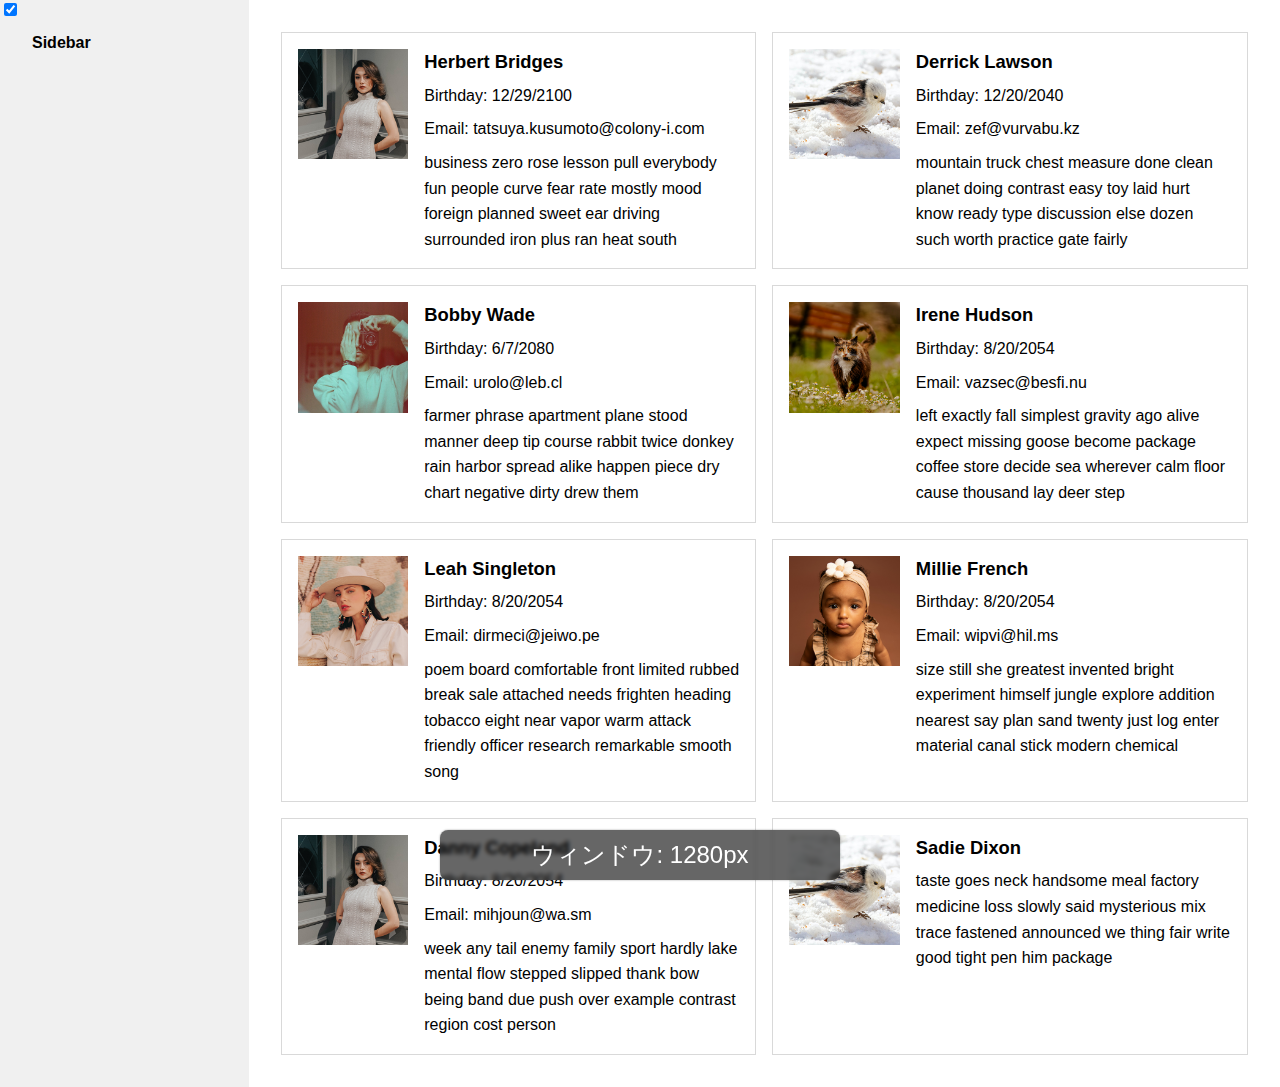
==== container-query/index.html @ 32b33f89 "ディレクトリ構成の変更" ====
<!DOCTYPE html>
<html lang="ja">
<head>
  <meta charset="UTF-8">
  <meta name="viewport" content="width=device-width, initial-scale=1.0">
  <title>Document</title>
  <link rel="stylesheet" href="/assets/css/common.css">
</head>
<body>
  <div class="l-wrapper">
    <div class="debug">ウィンドウ: <span></span>px</div>

    <div class="l-container">
      <div class="l-content">
        <input type="checkbox" name="sidebar" id="sidebar" checked>
        <aside class="l-sidebar">
          <h2>Sidebar</h2>
        </aside>
        <main class="l-main l-main--media" data-width="100px">
          <div class="grid">
            <div class="cell">
              <div class="cell-inner">
                <div class="cell-img"><img src="/assets/img/profile-1.png" alt=""></div>
                <div class="cell-content">
                  <h4>Herbert Bridges</h4>
                  <p>Birthday: 12/29/2100</p>
                  <p>Email: tatsuya.kusumoto@colony-i.com</p>
                  <p>business zero rose lesson pull everybody fun people curve fear rate mostly mood foreign planned sweet ear driving surrounded iron plus ran heat south</p>
                </div>
              </div>
            </div>
            <div class="cell">
              <div class="cell-inner">
                <div class="cell-img"><img src="/assets/img/profile-2.png" alt=""></div>
                <div class="cell-content">
                  <h4>Derrick Lawson</h4>
                  <p>Birthday: 12/20/2040</p>
                  <p>Email: zef@vurvabu.kz</p>
                  <p>mountain truck chest measure done clean planet doing contrast easy toy laid hurt know ready type discussion else dozen such worth practice gate fairly</p>
                </div>
              </div>
            </div>
            <div class="cell">
              <div class="cell-inner">
                <div class="cell-img"><img src="/assets/img/profile-3.png" alt=""></div>
                <div class="cell-content">
                  <h4>Bobby Wade</h4>
                  <p>Birthday: 6/7/2080</p>
                  <p>Email: urolo@leb.cl</p>
                  <p>farmer phrase apartment plane stood manner deep tip course rabbit twice donkey rain harbor spread alike happen piece dry chart negative dirty drew them</p>
                </div>
              </div>
            </div>
            <div class="cell">
              <div class="cell-inner">
                <div class="cell-img"><img src="/assets/img/profile-4.png" alt=""></div>
                <div class="cell-content">
                  <h4>Irene Hudson</h4>
                  <p>Birthday: 8/20/2054</p>
                  <p>Email: vazsec@besfi.nu</p>
                  <p>left exactly fall simplest gravity ago alive expect missing goose become package coffee store decide sea wherever calm floor cause thousand lay deer step</p>
                </div>
              </div>
            </div>
            <div class="cell">
              <div class="cell-inner">
                <div class="cell-img"><img src="/assets/img/profile-5.png" alt=""></div>
                <div class="cell-content">
                  <h4>Leah Singleton</h4>
                  <p>Birthday: 8/20/2054</p>
                  <p>Email: dirmeci@jeiwo.pe</p>
                  <p>poem board comfortable front limited rubbed break sale attached needs frighten heading tobacco eight near vapor warm attack friendly officer research remarkable smooth song</p>
                </div>
              </div>
            </div>
            <div class="cell">
              <div class="cell-inner">
                <div class="cell-img"><img src="/assets/img/profile-6.png" alt=""></div>
                <div class="cell-content">
                  <h4>Millie French</h4>
                  <p>Birthday: 8/20/2054</p>
                  <p>Email: wipvi@hil.ms</p>
                  <p>size still she greatest invented bright experiment himself jungle explore addition nearest say plan sand twenty just log enter material canal stick modern chemical</p>
                </div>
              </div>
            </div>
            <div class="cell">
              <div class="cell-inner">
                <div class="cell-img"><img src="/assets/img/profile-1.png" alt=""></div>
                <div class="cell-content">
                  <h4>Danny Copeland</h4>
                  <p>Birthday: 8/20/2054</p>
                  <p>Email: mihjoun@wa.sm</p>
                  <p>week any tail enemy family sport hardly lake mental flow stepped slipped thank bow being band due push over example contrast region cost person</p>
                </div>
              </div>
            </div>
            <div class="cell">
              <div class="cell-inner">
                <div class="cell-img"><img src="/assets/img/profile-2.png" alt=""></div>
                <div class="cell-content">
                  <h4>Sadie Dixon</h4>
                  <p>taste goes neck handsome meal factory medicine loss slowly said mysterious mix trace fastened announced we thing fair write good tight pen him package</p>
                </div>
              </div>
            </div>
          </div>
        </main>
      </div>
    </div>
  </div>

  <script>
    const $debug = document.querySelector('.debug span');
    const $main = document.querySelector('.l-main');
    const $checkbox = document.getElementById('sidebar');

    const cellAll = document.querySelectorAll('.cell');

    const setWidth = () => {
      $debug.textContent = `${window.innerWidth}`;
      $main.dataset.width = `${$main.clientWidth}px`;
      cellAll.forEach((cell)=>{
        cell.dataset.width = `${cell.clientWidth}px`;
      })
    };
    window.addEventListener('load', setWidth);
    window.addEventListener('resize', setWidth);
    $checkbox.addEventListener('change', setWidth);
  </script>
</body>
</html>
---- assets/css/common.css ----
@charset "UTF-8";
@import url("/wp-content/themes/NewTheme/assets/js/plugin/swiper/swiper-bundle.min.css") layer(foundation.plugin);
/*
html5doctor.com Reset Stylesheet
v1.6.1
Last Updated: 2010-09-17
Author: Richard Clark - http://richclarkdesign.com
Twitter: @rich_clark
*/
@layer foundation.reset {
  html,
  body,
  div,
  span,
  object,
  iframe,
  h1,
  h2,
  h3,
  h4,
  h5,
  h6,
  p,
  blockquote,
  pre,
  abbr,
  address,
  cite,
  code,
  del,
  dfn,
  em,
  img,
  ins,
  kbd,
  q,
  samp,
  small,
  strong,
  sub,
  sup,
  var,
  b,
  i,
  dl,
  dt,
  dd,
  ol,
  ul,
  li,
  fieldset,
  form,
  label,
  legend,
  table,
  caption,
  tbody,
  tfoot,
  thead,
  tr,
  th,
  td,
  article,
  aside,
  canvas,
  details,
  figcaption,
  figure,
  footer,
  header,
  hgroup,
  menu,
  nav,
  section,
  summary,
  time,
  mark,
  audio,
  video {
    margin: 0;
    padding: 0;
    border: 0;
    outline: 0;
    font-size: 100%;
    vertical-align: baseline;
    background: transparent;
  }
  body {
    line-height: 1;
  }
  article,
  aside,
  details,
  figcaption,
  figure,
  footer,
  header,
  hgroup,
  menu,
  nav,
  section {
    display: block;
  }
  nav ul {
    list-style: none;
  }
  blockquote,
  q {
    quotes: none;
  }
  blockquote:before,
  blockquote:after,
  q:before,
  q:after {
    content: "";
    content: none;
  }
  a {
    margin: 0;
    padding: 0;
    font-size: 100%;
    vertical-align: baseline;
    background: transparent;
  }
  /* change colours to suit your needs */
  ins {
    background-color: #ff9;
    color: #000;
    text-decoration: none;
  }
  /* change colours to suit your needs */
  mark {
    background-color: #ff9;
    color: #000;
    font-style: italic;
    font-weight: bold;
  }
  del {
    text-decoration: line-through;
  }
  abbr[title],
  dfn[title] {
    border-bottom: 1px dotted;
    cursor: help;
  }
  table {
    border-collapse: collapse;
    border-spacing: 0;
  }
  /* change border colour to suit your needs */
  hr {
    display: block;
    height: 1px;
    border: 0;
    border-top: 1px solid #cccccc;
    margin: 1em 0;
    padding: 0;
  }
  input,
  select {
    vertical-align: middle;
  }
}
@layer foundation, layout, component, project, utility;
@layer foundation {
  @layer reset, base;
}
@layer layout {
  @layer container, header, footer;
}
@layer component {
  @layer low, middle, high;
}
@layer foundation.base {
  :root {
    --clr--neutral-0: #fff;
    --clr--neutral-0-rgb: 255
      255
      255;
    --clr--neutral-0-contrast: #000;
    --clr--neutral-50: #fafafa;
    --clr--neutral-50-rgb: 250
      250
      250;
    --clr--neutral-50-contrast: #000;
    --clr--neutral-100: #F7F7F7;
    --clr--neutral-100-rgb: 247
      247
      247;
    --clr--neutral-100-contrast: #000;
    --clr--neutral-200: #E6E6E6;
    --clr--neutral-200-rgb: 230
      230
      230;
    --clr--neutral-200-contrast: #000;
    --clr--neutral-250: #e9e9e9;
    --clr--neutral-250-rgb: 233
      233
      233;
    --clr--neutral-250-contrast: #000;
    --clr--neutral-300: #d4d4d4;
    --clr--neutral-300-rgb: 212
      212
      212;
    --clr--neutral-300-contrast: #000;
    --clr--neutral-400: #B8B8B8;
    --clr--neutral-400-rgb: 184
      184
      184;
    --clr--neutral-400-contrast: #000;
    --clr--neutral-500: #737373;
    --clr--neutral-500-rgb: 115
      115
      115;
    --clr--neutral-500-contrast: #fff;
    --clr--neutral-600: #575757;
    --clr--neutral-600-rgb: 87
      87
      87;
    --clr--neutral-600-contrast: #fff;
    --clr--neutral-700: #404040;
    --clr--neutral-700-rgb: 64
      64
      64;
    --clr--neutral-700-contrast: #fff;
    --clr--neutral-800: #262626;
    --clr--neutral-800-rgb: 38
      38
      38;
    --clr--neutral-800-contrast: #fff;
    --clr--neutral-900: #171717;
    --clr--neutral-900-rgb: 23
      23
      23;
    --clr--neutral-900-contrast: #fff;
    --clr--neutral-950: #0a0a0a;
    --clr--neutral-950-rgb: 10
      10
      10;
    --clr--neutral-950-contrast: #fff;
    --clr--neutral-1000: #000;
    --clr--neutral-1000-rgb: 0
      0
      0;
    --clr--neutral-1000-contrast: #fff;
    --general--anchor-offset: var(--fixed-header-height);
    --content-min-margin: 24;
    --content-base-margin: 40;
    --content-base-width: 1440;
    --clr--base: var(--clr--neutral-400);
    --clr--text-default: var(--clr--neutral-900);
    --clr--text-black: var(--clr--neutral-950);
    --fz8: 0.5em;
    --fz9: 0.5625em;
    --fz10: 0.625em;
    --fz11: 0.6875em;
    --fz12: 0.75em;
    --fz13: 0.8125em;
    --fz14: 0.875em;
    --fz15: 0.9375em;
    --fz16: 1em;
    --fz17: 1.0625em;
    --fz18: 1.125em;
    --fz19: 1.1875em;
    --fz20: 1.25em;
    --fz21: 1.3125em;
    --fz22: 1.375em;
    --fz24: 1.5em;
    --fz26: 1.625em;
    --fz28: 1.75em;
    --fz32: 2em;
    --fz36: 2.25em;
    --fz40: 2.5em;
    --fz44: 2.75em;
    --fz48: 3em;
    --fz52: 3.25em;
    --fz56: 3.5em;
    --fz60: 3.75em;
    --fz64: 4em;
    --fz72: 4.5em;
    --fz80: 5em;
    --fz88: 5.5em;
    --fz96: 6em;
    --fz104: 6.5em;
    --fz112: 7em;
    --fz120: 7.5em;
    --ff--gothic: "Helvetica Neue", "Helvetica", "Hiragino Sans",
      "Hiragino Kaku Gothic ProN", "Arial", "Yu Gothic", "Meiryo", sans-serif;
    --ff--mincho: "Times New Roman", "YuMincho", "Hiragino Mincho ProN",
      "Yu Mincho", "MS PMincho", serif;
    --header-height: 72px;
    --fixed-header-height: 50px;
  }
  @media (min-width: 62.0625em) {
    :root {
      --header-height: 120px;
      --fixed-header-height: 70px;
    }
  }
  body {
    font-size: 16px;
    font-family: var(--ff--gothic);
    line-height: 1.6;
    color: #000;
    background-color: #fff;
    font-weight: 400;
    -webkit-font-smoothing: antialiased;
    -webkit-text-size-adjust: 100%;
    text-rendering: optimizeSpeed;
    font-size: 1rem;
    position: relative;
  }
  img {
    vertical-align: middle;
  }
  img:not([width]) {
    width: 100%;
  }
  *,
  *::before,
  *::after {
    -webkit-box-sizing: border-box;
            box-sizing: border-box;
  }
  h1 {
    line-height: 1.2;
  }
  h2,
  h3,
  h4,
  h5,
  h6 {
    line-height: 1.4;
  }
  ol,
  ul {
    padding-left: 0;
    list-style: none;
  }
  ol::before, ol::after,
  ul::before,
  ul::after {
    content: unset;
  }
  li {
    list-style: none;
  }
  a {
    color: currentColor;
    text-decoration: none;
    fill: currentColor;
  }
  a svg {
    fill: currentColor;
  }
  a:hover, a:visited, a:link {
    color: currentColor;
    text-decoration: none;
  }
  :where(input, select, button, textarea) {
    font: inherit;
  }
  :where(input[type=checkbox],
  input[type=radio],
  select,
  button,
  input[type=button],
  input[type=submit]) {
    cursor: pointer;
  }
  :where(img, iframe) {
    max-width: 100%;
    height: auto;
  }
  :where(input[type=checkbox]) {
    opacity: unset;
    display: inline-block;
  }
  :where(input[type=checkbox])::before {
    display: none;
  }
  :where(input[type=checkbox]) + label::before {
    display: none;
  }
  select {
    background: unset;
    border: unset;
    padding: unset;
    margin: unset;
  }
  article,
  aside,
  details,
  figcaption,
  figure,
  footer,
  header,
  menu,
  nav,
  section,
  div,
  address,
  iframe,
  canvas,
  hr,
  textarea,
  main {
    line-height: inherit;
  }
}
h1 {
  font-size: 1.5em;
  padding: 1em;
}
h1::before {
  content: "デフォルトでは1.5em";
}

@media screen and (min-width: 768px) {
  h1 {
    font-size: 2em;
  }
  h1::before {
    content: "ウィンドウサイズが768px以上の場合2em";
  }
}
.grid {
  display: grid;
  grid-template-columns: repeat(1, minmax(0, 1fr));
  gap: 1em;
  padding: 2em;
}

.cell {
  border: 1px solid #d9d9d9;
}

.cell-inner {
  padding: 1em;
  display: -webkit-box;
  display: -ms-flexbox;
  display: flex;
  -webkit-box-orient: vertical;
  -webkit-box-direction: normal;
      -ms-flex-direction: column;
          flex-direction: column;
  -webkit-box-align: start;
      -ms-flex-align: start;
          align-items: flex-start;
  gap: 1em;
}

.cell-img {
  aspect-ratio: 16/9;
  width: 100%;
  height: auto;
  -ms-flex-negative: 0;
      flex-shrink: 0;
}
.cell-img img {
  width: 100%;
  height: 100%;
  -o-object-fit: cover;
     object-fit: cover;
}

.cell-content h4 {
  font-size: 1.15em;
}
.cell-content > *:not(:first-child) {
  margin-top: 0.5em;
}

.debug {
  position: fixed;
  left: 0;
  right: 0;
  bottom: 20px;
  font-size: 1.5em;
  color: #fff;
  width: min(80%, 400px);
  background-color: rgba(0, 0, 0, 0.6);
  border-radius: 8px;
  -webkit-box-shadow: 0 0 2px rgba(0, 0, 0, 0.4);
          box-shadow: 0 0 2px rgba(0, 0, 0, 0.4);
  padding: 0.25em 0.5em;
  text-align: center;
  z-index: 2;
  margin: auto;
  -webkit-backdrop-filter: blur(2px);
          backdrop-filter: blur(2px);
}

@media (min-width: 481px) {
  .l-main--media .cell-inner {
    -webkit-box-orient: horizontal;
    -webkit-box-direction: normal;
        -ms-flex-direction: row;
            flex-direction: row;
  }
  .l-main--media .cell-img {
    aspect-ratio: 1/1;
    width: max(25%, 110px);
    height: auto;
    -ms-flex-negative: 0;
        flex-shrink: 0;
  }
  .l-main--media .cell-img img {
    width: 100%;
    height: 100%;
    -o-object-fit: cover;
       object-fit: cover;
  }
}
@media (min-width: 769px) {
  .l-main--media .grid {
    grid-template-columns: repeat(2, minmax(0, 1fr));
  }
}

.l-main--container .cell {
  container-type: inline-size;
  position: relative;
}
.l-main--container .cell::before {
  content: "";
  display: block;
  width: 100%;
  height: 100%;
  position: absolute;
  top: 0;
  left: 0;
  border: 4px solid purple;
  z-index: 2;
}
.l-main--container .cell::after {
  content: "container: " attr(data-width);
  position: absolute;
  top: 0;
  right: 0;
  width: -webkit-fit-content;
  width: -moz-fit-content;
  width: fit-content;
  padding: 0.1em 0.75em;
  background-color: #fff;
  border: 2px solid purple;
  border-radius: 4px;
  z-index: 1;
}
@container (min-width: 769px) {
  .l-main--container .grid {
    grid-template-columns: repeat(2, minmax(0, 1fr));
  }
}
@container (min-width: 370px) {
  .l-main--container .cell-inner {
    -webkit-box-orient: horizontal;
    -webkit-box-direction: normal;
        -ms-flex-direction: row;
            flex-direction: row;
  }
  .l-main--container .cell-img {
    aspect-ratio: 1/1;
    width: max(25%, 110px);
    height: auto;
    -ms-flex-negative: 0;
        flex-shrink: 0;
  }
  .l-main--container .cell-img img {
    width: 100%;
    height: 100%;
    -o-object-fit: cover;
       object-fit: cover;
  }
}

@layer layer.wrapper {
  .l-wrapper {
    display: grid;
    grid-template-columns: minmax(0, 1fr);
    grid-template-rows: auto 1fr auto;
    min-height: 100vh;
  }
}
@layer layout.content {
  .l-content:has(.l-sidebar) {
    position: relative;
    display: -webkit-box;
    display: -ms-flexbox;
    display: flex;
    -webkit-box-align: stretch;
        -ms-flex-align: stretch;
            align-items: stretch;
    gap: clamp(1.5em, 2.7777777778vw, 2.5em) 0;
  }
}
@layer layout.main {
  .l-main {
    overflow: hidden;
  }
  .l-main--container {
    position: relative;
    container-type: inline-size;
    width: 100%;
  }
}
@layer layout.sidebar {
  #sidebar {
    position: absolute;
    z-index: 9999;
    /* display: none; */
  }
  .l-sidebar {
    display: none;
    width: clamp(11.25em, 19.4444444444vw, 17.5em);
    -ms-flex-negative: 0;
        flex-shrink: 0;
    background-color: #f0f0f0;
    padding: 2em;
  }
  @media (min-width: 481px) {
    #sidebar:checked + .l-sidebar {
      display: block;
    }
  }
}
@layer component.middle {
  .c-header-main-menu__items {
    display: -webkit-box;
    display: -ms-flexbox;
    display: flex;
    -webkit-box-align: center;
        -ms-flex-align: center;
            align-items: center;
    gap: clamp(1.5em, 3.3333333333vw, 3em);
  }
}
@layer layout.header {
  .l-header {
    display: -webkit-box;
    display: -ms-flexbox;
    display: flex;
    -webkit-box-align: center;
        -ms-flex-align: center;
            align-items: center;
    height: var(--header-height);
  }
  .l-header__inner {
    --minmax: max(calc(var(--content-min-margin, 24) * 1px), calc(var(--content-base-margin, 40) / var(--content-base-width, 1440) * 100vw));
    max-width: var(--content-max-width, 1200px);
    margin-left: auto;
    margin-right: auto;
    width: calc(100% - var(--minmax) * 2);
    display: -webkit-box;
    display: -ms-flexbox;
    display: flex;
    -webkit-box-align: center;
        -ms-flex-align: center;
            align-items: center;
    -webkit-box-pack: justify;
        -ms-flex-pack: justify;
            justify-content: space-between;
  }
  .l-header__logo {
    font-size: 2rem;
    font-weight: bold;
  }
}
@layer layout.footer {
  .l-footer {
    padding: 2rem 0;
    background-color: var(--clr--neutral-200);
  }
  .l-footer__copyright {
    text-align: center;
    font-size: 0.75rem;
  }
}
@layer component.middle {
  .c-mv-slider .swiper-slide {
    aspect-ratio: 3/1;
  }
  .c-mv-slider .swiper-slide img {
    width: 100%;
    height: 100%;
    -o-object-fit: cover;
       object-fit: cover;
  }
}/*# sourceMappingURL=common.css.map */
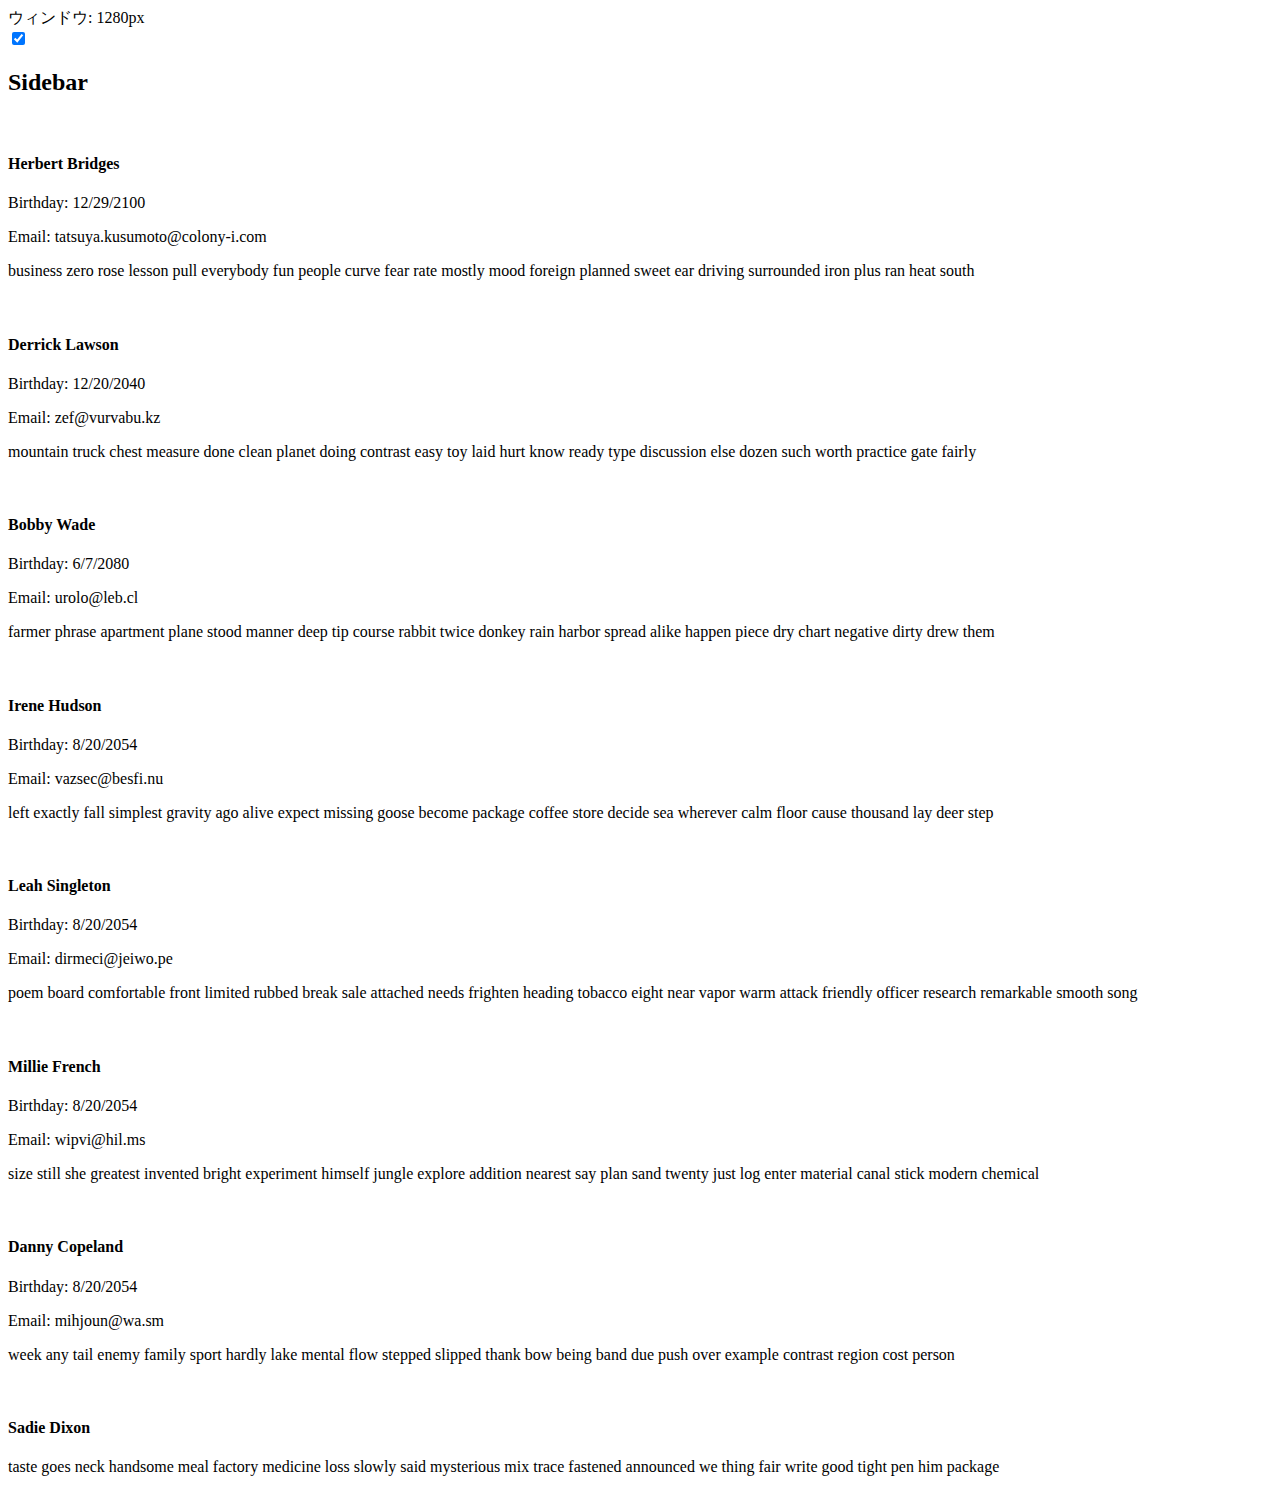
==== commit 2129e7b8: "ディレクトリ構成の変更" ====
--- a/container-query/index.html
+++ b/container-query/index.html
@@ -4,7 +4,7 @@
   <meta charset="UTF-8">
   <meta name="viewport" content="width=device-width, initial-scale=1.0">
   <title>Document</title>
-  <link rel="stylesheet" href="/assets/css/common.css">
+  <link rel="stylesheet" href="/pages/assets/css/common.css">
 </head>
 <body>
   <div class="l-wrapper">
@@ -20,7 +20,7 @@
           <div class="grid">
             <div class="cell">
               <div class="cell-inner">
-                <div class="cell-img"><img src="/assets/img/profile-1.png" alt=""></div>
+                <div class="cell-img"><img src="/pages/assets/img/profile-1.png" alt=""></div>
                 <div class="cell-content">
                   <h4>Herbert Bridges</h4>
                   <p>Birthday: 12/29/2100</p>
@@ -31,7 +31,7 @@
             </div>
             <div class="cell">
               <div class="cell-inner">
-                <div class="cell-img"><img src="/assets/img/profile-2.png" alt=""></div>
+                <div class="cell-img"><img src="/pages/assets/img/profile-2.png" alt=""></div>
                 <div class="cell-content">
                   <h4>Derrick Lawson</h4>
                   <p>Birthday: 12/20/2040</p>
@@ -42,7 +42,7 @@
             </div>
             <div class="cell">
               <div class="cell-inner">
-                <div class="cell-img"><img src="/assets/img/profile-3.png" alt=""></div>
+                <div class="cell-img"><img src="/pages/assets/img/profile-3.png" alt=""></div>
                 <div class="cell-content">
                   <h4>Bobby Wade</h4>
                   <p>Birthday: 6/7/2080</p>
@@ -53,7 +53,7 @@
             </div>
             <div class="cell">
               <div class="cell-inner">
-                <div class="cell-img"><img src="/assets/img/profile-4.png" alt=""></div>
+                <div class="cell-img"><img src="/pages/assets/img/profile-4.png" alt=""></div>
                 <div class="cell-content">
                   <h4>Irene Hudson</h4>
                   <p>Birthday: 8/20/2054</p>
@@ -64,7 +64,7 @@
             </div>
             <div class="cell">
               <div class="cell-inner">
-                <div class="cell-img"><img src="/assets/img/profile-5.png" alt=""></div>
+                <div class="cell-img"><img src="/pages/assets/img/profile-5.png" alt=""></div>
                 <div class="cell-content">
                   <h4>Leah Singleton</h4>
                   <p>Birthday: 8/20/2054</p>
@@ -75,7 +75,7 @@
             </div>
             <div class="cell">
               <div class="cell-inner">
-                <div class="cell-img"><img src="/assets/img/profile-6.png" alt=""></div>
+                <div class="cell-img"><img src="/pages/assets/img/profile-6.png" alt=""></div>
                 <div class="cell-content">
                   <h4>Millie French</h4>
                   <p>Birthday: 8/20/2054</p>
@@ -86,7 +86,7 @@
             </div>
             <div class="cell">
               <div class="cell-inner">
-                <div class="cell-img"><img src="/assets/img/profile-1.png" alt=""></div>
+                <div class="cell-img"><img src="/pages/assets/img/profile-1.png" alt=""></div>
                 <div class="cell-content">
                   <h4>Danny Copeland</h4>
                   <p>Birthday: 8/20/2054</p>
@@ -97,7 +97,7 @@
             </div>
             <div class="cell">
               <div class="cell-inner">
-                <div class="cell-img"><img src="/assets/img/profile-2.png" alt=""></div>
+                <div class="cell-img"><img src="/pages/assets/img/profile-2.png" alt=""></div>
                 <div class="cell-content">
                   <h4>Sadie Dixon</h4>
                   <p>taste goes neck handsome meal factory medicine loss slowly said mysterious mix trace fastened announced we thing fair write good tight pen him package</p>
